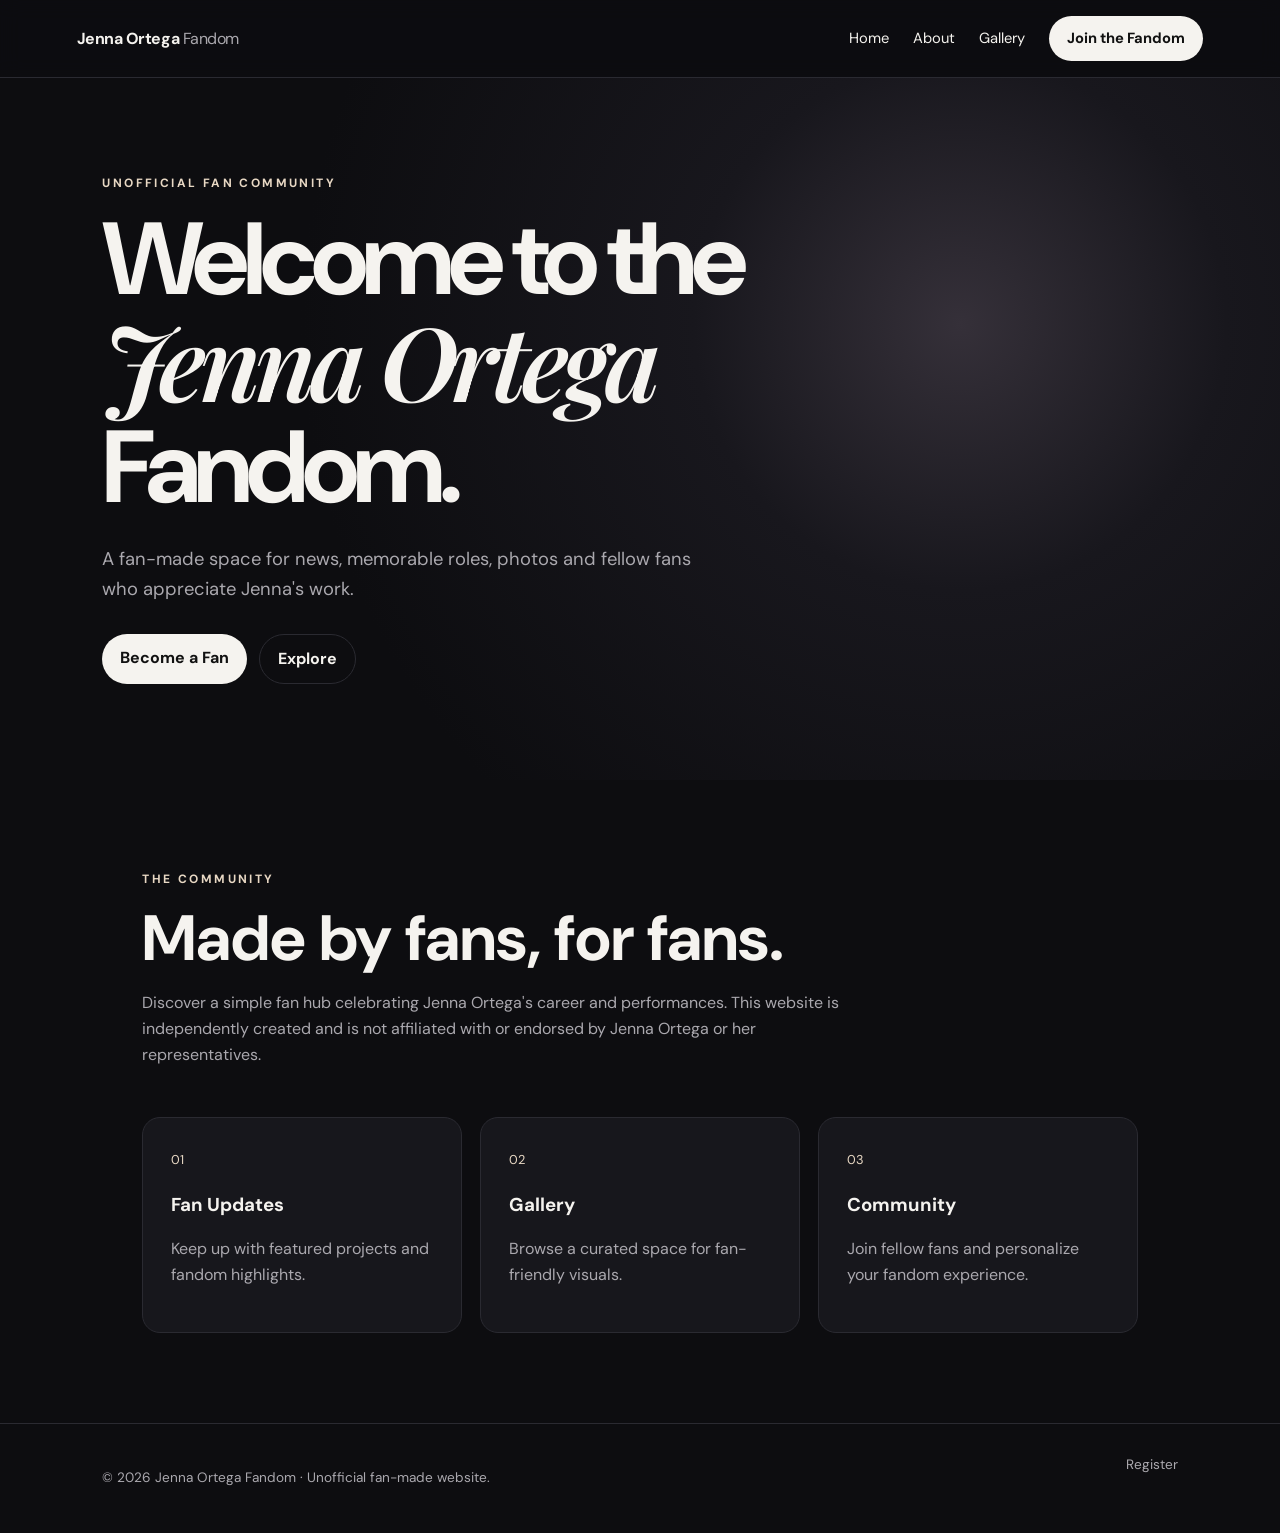
==== index.html @ cdd4357c "Add files via upload" ====
<!doctype html>
<html lang="en">
<head>
  <meta charset="UTF-8">
  <meta name="viewport" content="width=device-width, initial-scale=1.0">
  <meta name="description" content="Jenna Ortega Fandom — an unofficial fan-made community site.">
  <title>Jenna Ortega Fandom</title>
  <link rel="stylesheet" href="style.css">
</head>
<body>
  <header class="site-header">
    <a class="brand" href="index.html">Jenna Ortega <span>Fandom</span></a>
    <nav>
      <a href="index.html">Home</a>
      <a href="about.html">About</a>
      <a href="gallery.html">Gallery</a>
      <a class="nav-button" href="register.html">Join the Fandom</a>
    </nav>
  </header>

  <main>
    <section class="hero">
      <div class="hero-content">
        <p class="eyebrow">UNOFFICIAL FAN COMMUNITY</p>
        <h1>Welcome to the <em>Jenna Ortega</em> Fandom.</h1>
        <p class="hero-copy">A fan-made space for news, memorable roles, photos and fellow fans who appreciate Jenna's work.</p>
        <div class="hero-actions">
          <a class="button" href="register.html">Become a Fan</a>
          <a class="button secondary" href="about.html">Explore</a>
        </div>
      </div>
    </section>

    <section class="intro section">
      <p class="eyebrow">THE COMMUNITY</p>
      <h2>Made by fans, for fans.</h2>
      <p>Discover a simple fan hub celebrating Jenna Ortega's career and performances. This website is independently created and is not affiliated with or endorsed by Jenna Ortega or her representatives.</p>
      <div class="cards">
        <article><span>01</span><h3>Fan Updates</h3><p>Keep up with featured projects and fandom highlights.</p></article>
        <article><span>02</span><h3>Gallery</h3><p>Browse a curated space for fan-friendly visuals.</p></article>
        <article><span>03</span><h3>Community</h3><p>Join fellow fans and personalize your fandom experience.</p></article>
      </div>
    </section>
  </main>

  <footer>
    <p>© 2026 Jenna Ortega Fandom · Unofficial fan-made website.</p>
    <a href="register.html">Register</a>
  </footer>
</body>
</html>
---- style.css ----
@import url('https://fonts.googleapis.com/css2?family=DM+Sans:wght@400;500;700&family=Playfair+Display:ital,wght@0,600;1,600&display=swap');
:root{--bg:#0d0d10;--panel:#17171c;--text:#f5f3ef;--muted:#aaa8ae;--line:#2a2a31;--accent:#e8d8c4}
*{box-sizing:border-box}body{margin:0;background:var(--bg);color:var(--text);font-family:'DM Sans',sans-serif;line-height:1.6}a{color:inherit;text-decoration:none}.site-header{height:78px;display:flex;align-items:center;justify-content:space-between;padding:0 6%;border-bottom:1px solid var(--line);position:sticky;top:0;background:rgba(13,13,16,.94);backdrop-filter:blur(10px);z-index:5}.brand{font-weight:700;letter-spacing:-.03em}.brand span{font-weight:400;color:var(--muted)}nav{display:flex;gap:24px;align-items:center;font-size:.92rem}nav a:not(.nav-button):hover{color:var(--accent)}.nav-button,.button{background:var(--text);color:#111;padding:11px 18px;border-radius:999px;font-weight:700;display:inline-block;border:0;cursor:pointer}.hero{min-height:78vh;display:flex;align-items:center;padding:90px 8%;background:radial-gradient(circle at 75% 35%,#353039 0,#18171d 25%,#0d0d10 62%)}.hero-content{max-width:760px}.eyebrow{font-size:.75rem;letter-spacing:.2em;font-weight:700;color:var(--accent);margin:0 0 16px}.hero h1,.page-heading h1{font-size:clamp(3rem,8vw,7rem);line-height:.98;letter-spacing:-.06em;margin:0 0 28px}.hero h1 em{font-family:'Playfair Display',serif;font-weight:600}.hero-copy{font-size:1.15rem;color:var(--muted);max-width:600px}.hero-actions{display:flex;gap:12px;margin-top:30px}.secondary{background:transparent;color:var(--text);border:1px solid var(--line)}.section,.page{padding:90px 8%;max-width:1200px;margin:auto}.intro h2{font-size:clamp(2rem,5vw,4rem);line-height:1.05;margin:0 0 18px}.intro>p:not(.eyebrow){color:var(--muted);max-width:700px}.cards{display:grid;grid-template-columns:repeat(3,1fr);gap:18px;margin-top:50px}.cards article,.notice{border:1px solid var(--line);background:var(--panel);padding:28px;border-radius:18px}.cards span{color:var(--accent);font-size:.8rem}.cards h3{margin-bottom:8px}.cards p,.notice p{color:var(--muted)}footer{border-top:1px solid var(--line);padding:30px 8%;display:flex;justify-content:space-between;color:var(--muted);font-size:.85rem}.page-heading{padding:60px 0 55px;border-bottom:1px solid var(--line)}.page-heading h1{font-size:clamp(2.8rem,7vw,6rem);max-width:900px}.page-heading>p:last-child{color:var(--muted);max-width:700px}.content-grid{display:grid;grid-template-columns:1.3fr .7fr;gap:50px;padding-top:55px}.gallery{display:grid;grid-template-columns:repeat(2,1fr);gap:18px}.placeholder{min-height:300px;border:1px dashed #444;background:var(--panel);border-radius:18px;display:grid;place-items:center;text-align:center;color:var(--muted);padding:20px}.placeholder small{font-size:.75rem}.form-wrap{max-width:700px;margin:30px auto 80px}.form-wrap h1{font-size:clamp(2.5rem,6vw,5rem);line-height:1;margin:0 0 20px}.form-wrap>div>p:not(.eyebrow){color:var(--muted)}form{margin-top:40px;display:grid;gap:10px}label{font-size:.9rem;font-weight:700;margin-top:12px}input{width:100%;padding:15px 16px;border:1px solid var(--line);border-radius:10px;background:#111116;color:var(--text);font:inherit}input:focus{outline:2px solid var(--accent);outline-offset:2px}.check{display:flex;gap:10px;align-items:flex-start;font-weight:400;color:var(--muted);margin:12px 0}.check input{width:auto;margin-top:6px}.success{color:#cfe9cf;min-height:28px}@media(max-width:760px){.site-header{height:auto;padding:18px 5%;gap:15px;align-items:flex-start}.site-header nav{gap:10px;flex-wrap:wrap;justify-content:flex-end;font-size:.8rem}.nav-button{padding:8px 12px}.hero{min-height:72vh;padding:70px 7%}.section,.page{padding:65px 7%}.cards,.content-grid,.gallery{grid-template-columns:1fr}.gallery .placeholder{min-height:220px}footer{padding:25px 7%;gap:15px;flex-direction:column}}
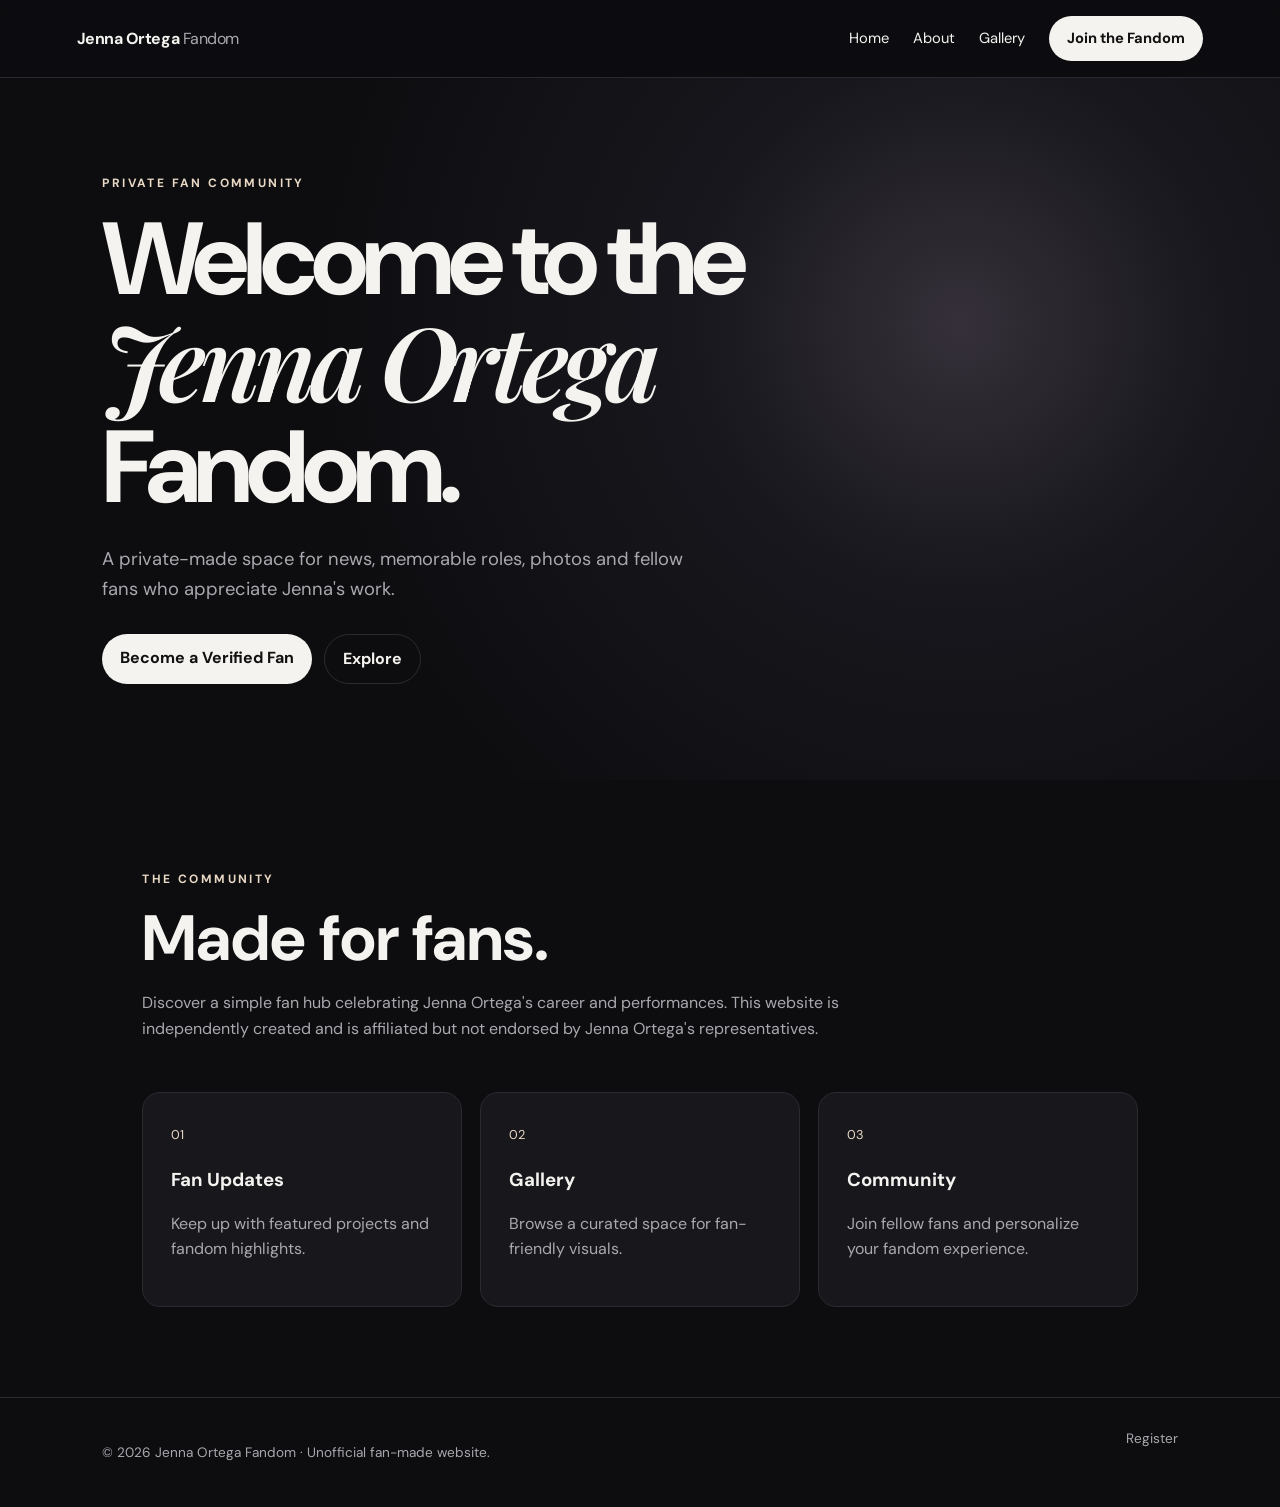
==== commit da6cb13b: "Update fan community references in index.html" ====
--- a/index.html
+++ b/index.html
@@ -21,11 +21,11 @@
   <main>
     <section class="hero">
       <div class="hero-content">
-        <p class="eyebrow">UNOFFICIAL FAN COMMUNITY</p>
+        <p class="eyebrow">PRIVATE FAN COMMUNITY</p>
         <h1>Welcome to the <em>Jenna Ortega</em> Fandom.</h1>
-        <p class="hero-copy">A fan-made space for news, memorable roles, photos and fellow fans who appreciate Jenna's work.</p>
+        <p class="hero-copy">A private-made space for news, memorable roles, photos and fellow fans who appreciate Jenna's work.</p>
         <div class="hero-actions">
-          <a class="button" href="register.html">Become a Fan</a>
+          <a class="button" href="register.html">Become a Verified Fan</a>
           <a class="button secondary" href="about.html">Explore</a>
         </div>
       </div>
@@ -33,8 +33,8 @@
 
     <section class="intro section">
       <p class="eyebrow">THE COMMUNITY</p>
-      <h2>Made by fans, for fans.</h2>
-      <p>Discover a simple fan hub celebrating Jenna Ortega's career and performances. This website is independently created and is not affiliated with or endorsed by Jenna Ortega or her representatives.</p>
+      <h2>Made for fans.</h2>
+      <p>Discover a simple fan hub celebrating Jenna Ortega's career and performances. This website is independently created and is affiliated but not endorsed by Jenna Ortega's representatives.</p>
       <div class="cards">
         <article><span>01</span><h3>Fan Updates</h3><p>Keep up with featured projects and fandom highlights.</p></article>
         <article><span>02</span><h3>Gallery</h3><p>Browse a curated space for fan-friendly visuals.</p></article>
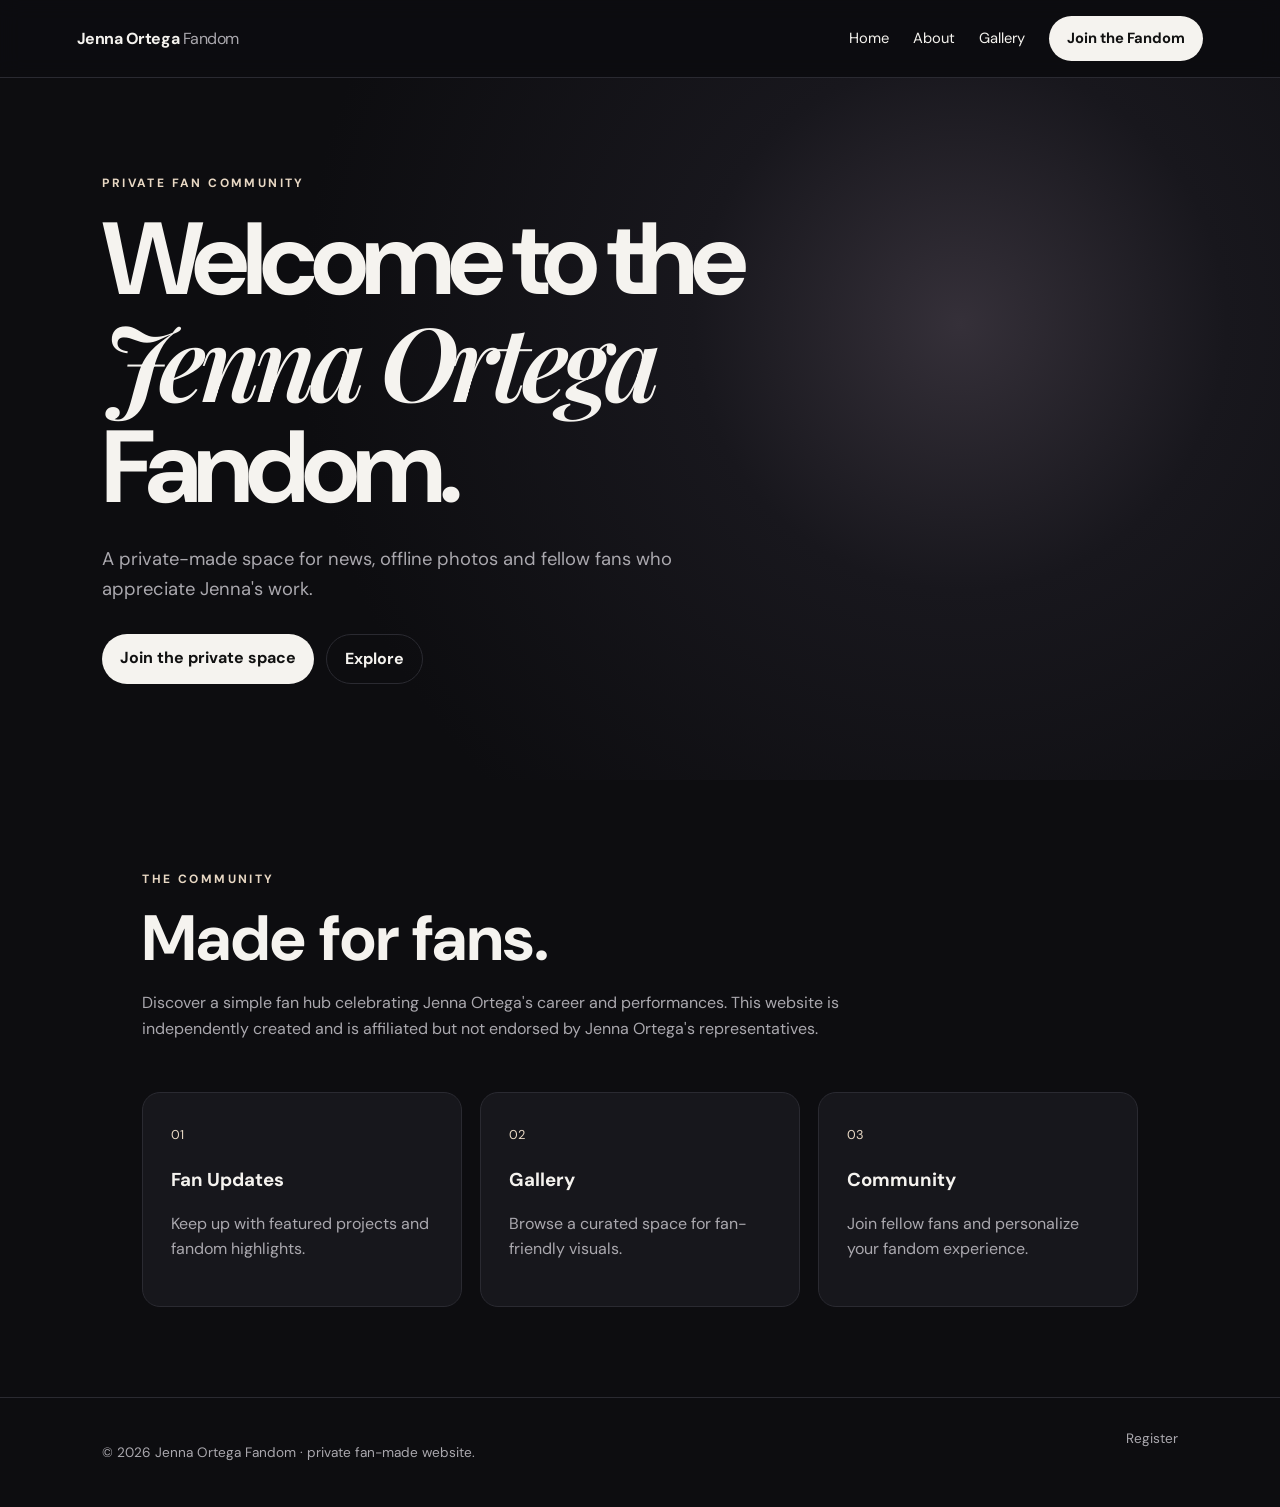
==== commit fb1c1625: "Update index.html" ====
--- a/index.html
+++ b/index.html
@@ -3,7 +3,7 @@
 <head>
   <meta charset="UTF-8">
   <meta name="viewport" content="width=device-width, initial-scale=1.0">
-  <meta name="description" content="Jenna Ortega Fandom — an unofficial fan-made community site.">
+  <meta name="description" content="Jenna Ortega Fandom — an private fan-made community site.">
   <title>Jenna Ortega Fandom</title>
   <link rel="stylesheet" href="style.css">
 </head>
@@ -23,9 +23,9 @@
       <div class="hero-content">
         <p class="eyebrow">PRIVATE FAN COMMUNITY</p>
         <h1>Welcome to the <em>Jenna Ortega</em> Fandom.</h1>
-        <p class="hero-copy">A private-made space for news, memorable roles, photos and fellow fans who appreciate Jenna's work.</p>
+        <p class="hero-copy">A private-made space for news, offline photos and fellow fans who appreciate Jenna's work.</p>
         <div class="hero-actions">
-          <a class="button" href="register.html">Become a Verified Fan</a>
+          <a class="button" href="register.html">Join the private space</a>
           <a class="button secondary" href="about.html">Explore</a>
         </div>
       </div>
@@ -44,7 +44,7 @@
   </main>
 
   <footer>
-    <p>© 2026 Jenna Ortega Fandom · Unofficial fan-made website.</p>
+    <p>© 2026 Jenna Ortega Fandom · private fan-made website.</p>
     <a href="register.html">Register</a>
   </footer>
 </body>
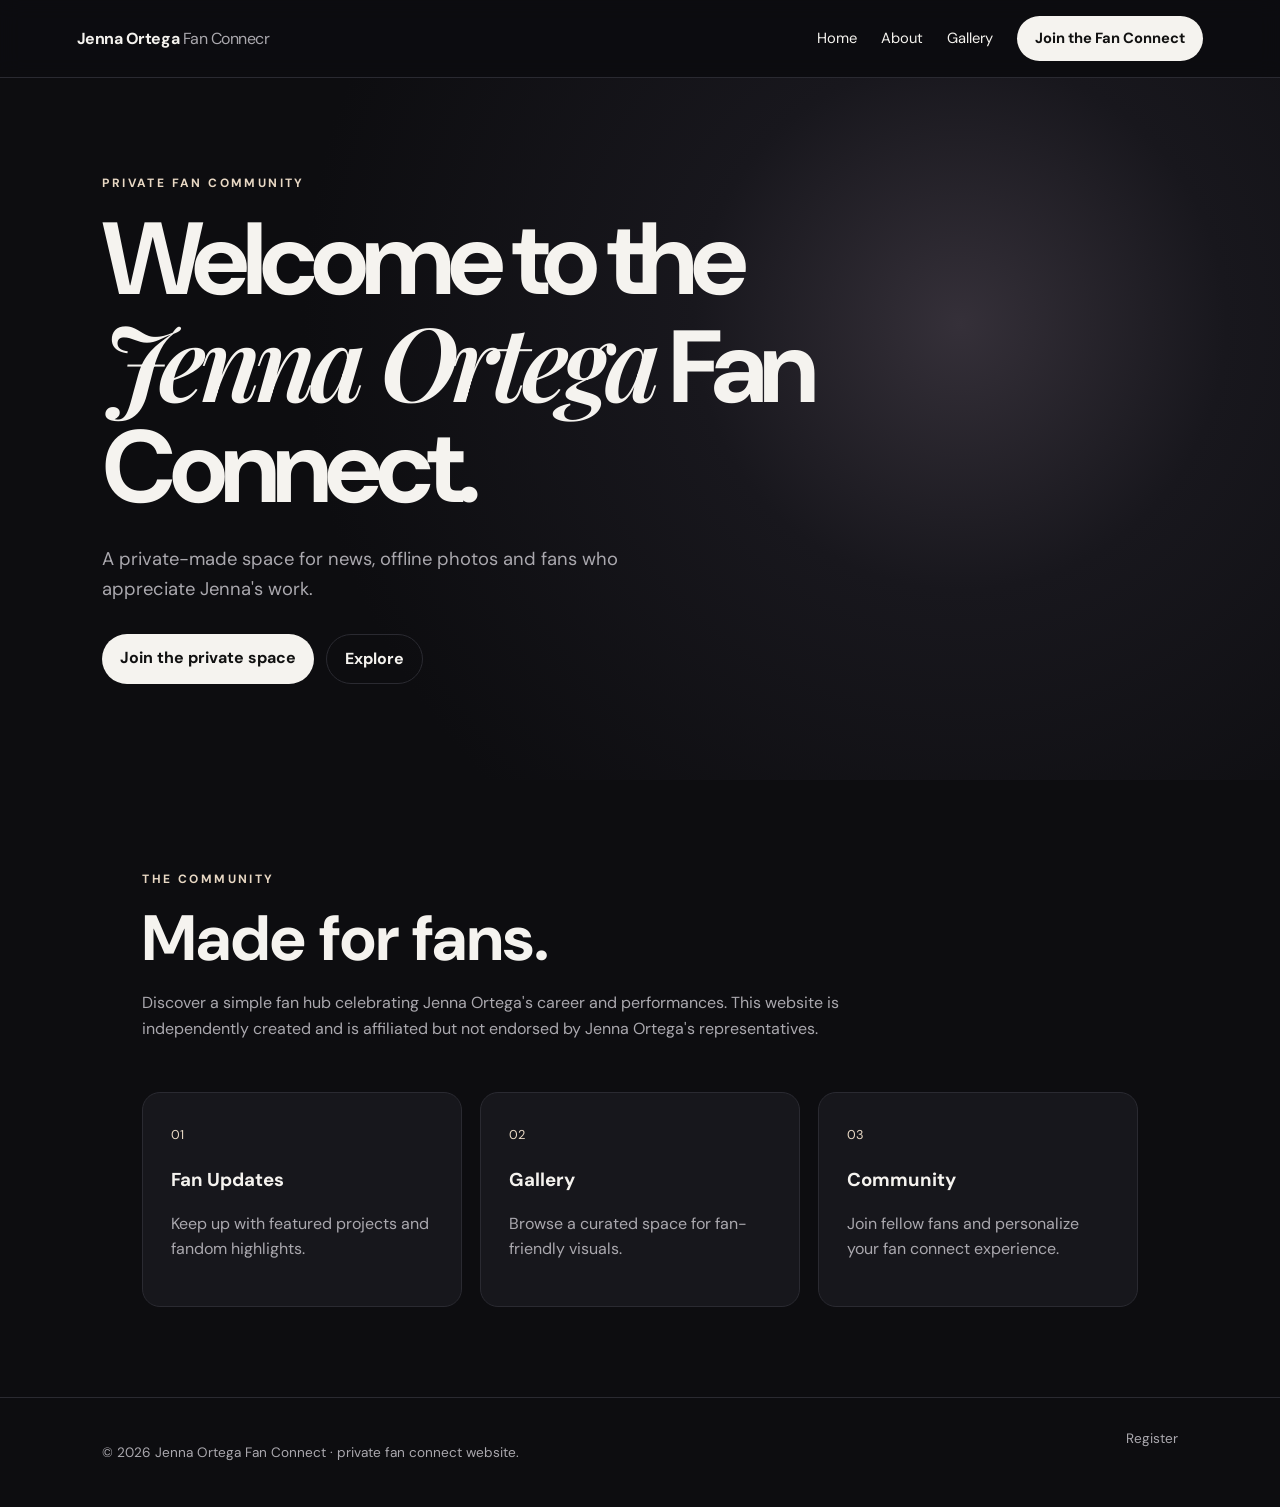
==== commit f185d0dc: "Update index.html" ====
--- a/index.html
+++ b/index.html
@@ -3,18 +3,18 @@
 <head>
   <meta charset="UTF-8">
   <meta name="viewport" content="width=device-width, initial-scale=1.0">
-  <meta name="description" content="Jenna Ortega Fandom — an private fan-made community site.">
-  <title>Jenna Ortega Fandom</title>
+  <meta name="description" content="Jenna Ortega Fan Connect — an private community site.">
+  <title>Jenna Ortega Fan Connect</title>
   <link rel="stylesheet" href="style.css">
 </head>
 <body>
   <header class="site-header">
-    <a class="brand" href="index.html">Jenna Ortega <span>Fandom</span></a>
+    <a class="brand" href="index.html">Jenna Ortega <span>Fan Connecr</span></a>
     <nav>
       <a href="index.html">Home</a>
       <a href="about.html">About</a>
       <a href="gallery.html">Gallery</a>
-      <a class="nav-button" href="register.html">Join the Fandom</a>
+      <a class="nav-button" href="register.html">Join the Fan Connect</a>
     </nav>
   </header>
 
@@ -22,8 +22,8 @@
     <section class="hero">
       <div class="hero-content">
         <p class="eyebrow">PRIVATE FAN COMMUNITY</p>
-        <h1>Welcome to the <em>Jenna Ortega</em> Fandom.</h1>
-        <p class="hero-copy">A private-made space for news, offline photos and fellow fans who appreciate Jenna's work.</p>
+        <h1>Welcome to the <em>Jenna Ortega</em> Fan Connect.</h1>
+        <p class="hero-copy">A private-made space for news, offline photos and fans who appreciate Jenna's work.</p>
         <div class="hero-actions">
           <a class="button" href="register.html">Join the private space</a>
           <a class="button secondary" href="about.html">Explore</a>
@@ -38,13 +38,13 @@
       <div class="cards">
         <article><span>01</span><h3>Fan Updates</h3><p>Keep up with featured projects and fandom highlights.</p></article>
         <article><span>02</span><h3>Gallery</h3><p>Browse a curated space for fan-friendly visuals.</p></article>
-        <article><span>03</span><h3>Community</h3><p>Join fellow fans and personalize your fandom experience.</p></article>
+        <article><span>03</span><h3>Community</h3><p>Join fellow fans and personalize your fan connect experience.</p></article>
       </div>
     </section>
   </main>
 
   <footer>
-    <p>© 2026 Jenna Ortega Fandom · private fan-made website.</p>
+    <p>© 2026 Jenna Ortega Fan Connect · private fan connect website.</p>
     <a href="register.html">Register</a>
   </footer>
 </body>
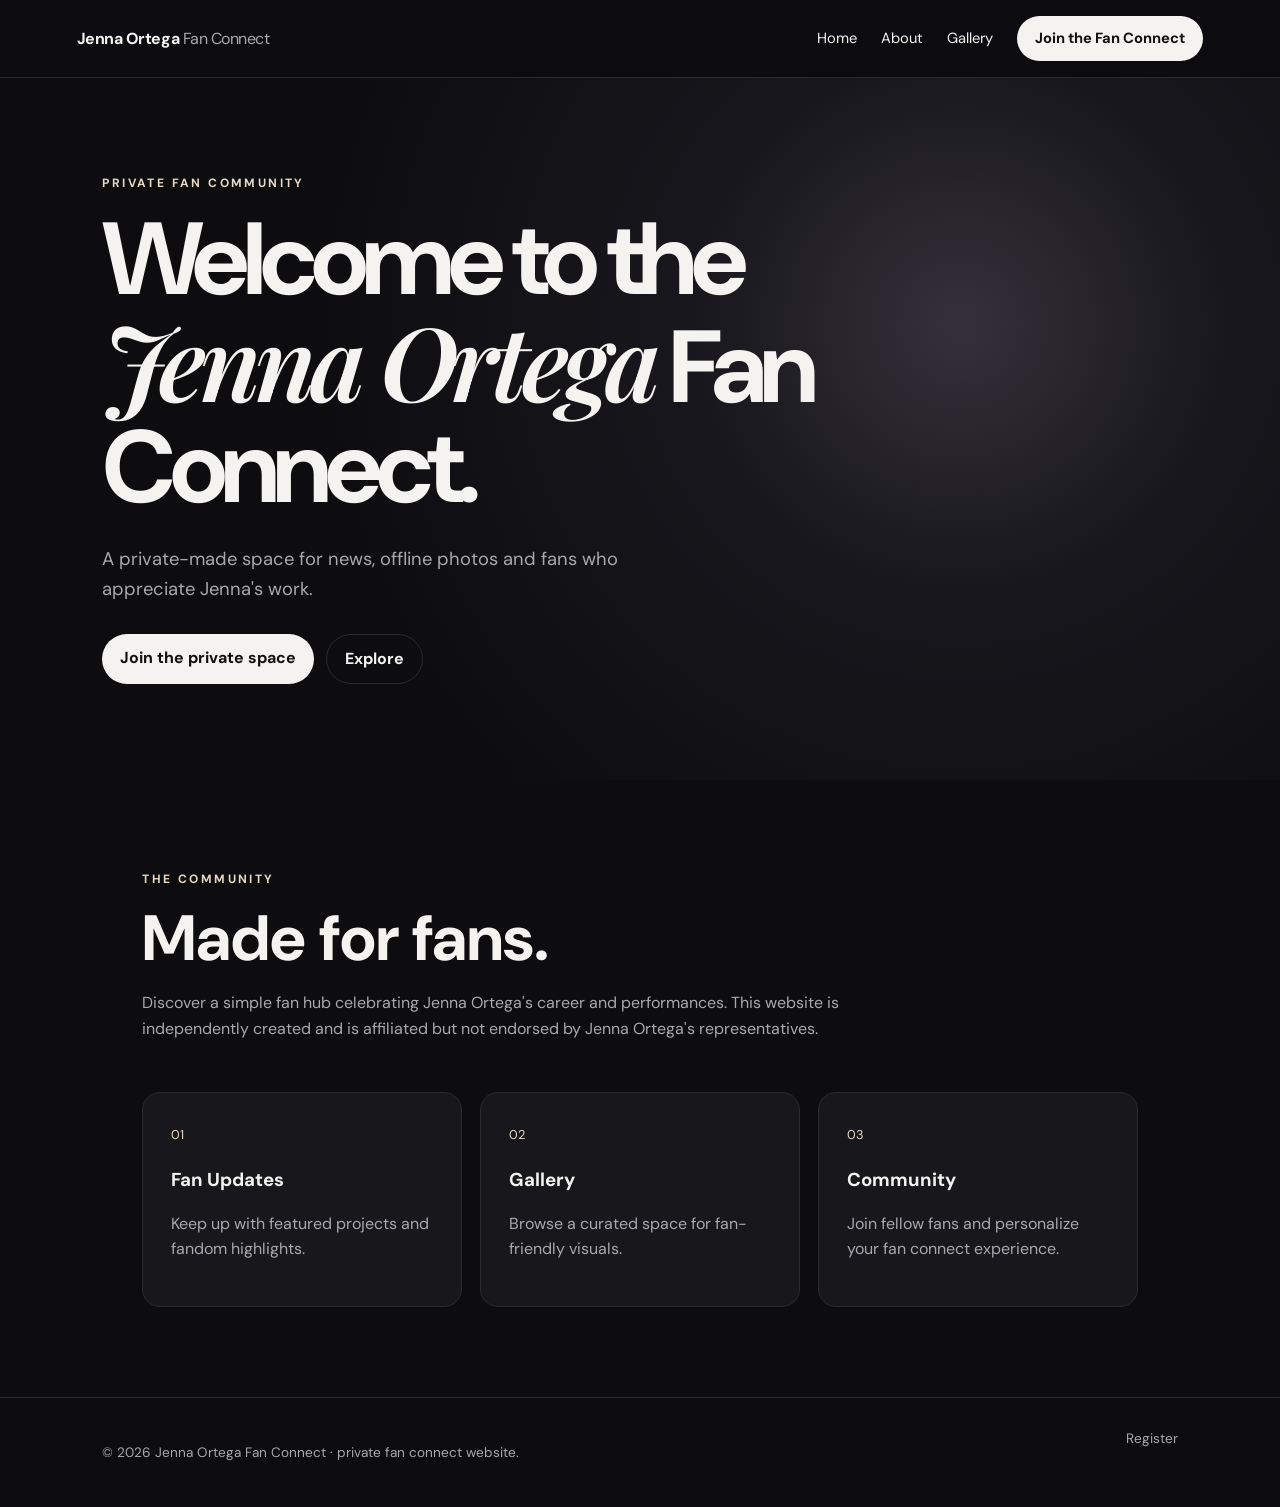
==== commit d3864ea6: "Update index.html" ====
--- a/index.html
+++ b/index.html
@@ -9,7 +9,7 @@
 </head>
 <body>
   <header class="site-header">
-    <a class="brand" href="index.html">Jenna Ortega <span>Fan Connecr</span></a>
+    <a class="brand" href="index.html">Jenna Ortega <span>Fan Connect</span></a>
     <nav>
       <a href="index.html">Home</a>
       <a href="about.html">About</a>
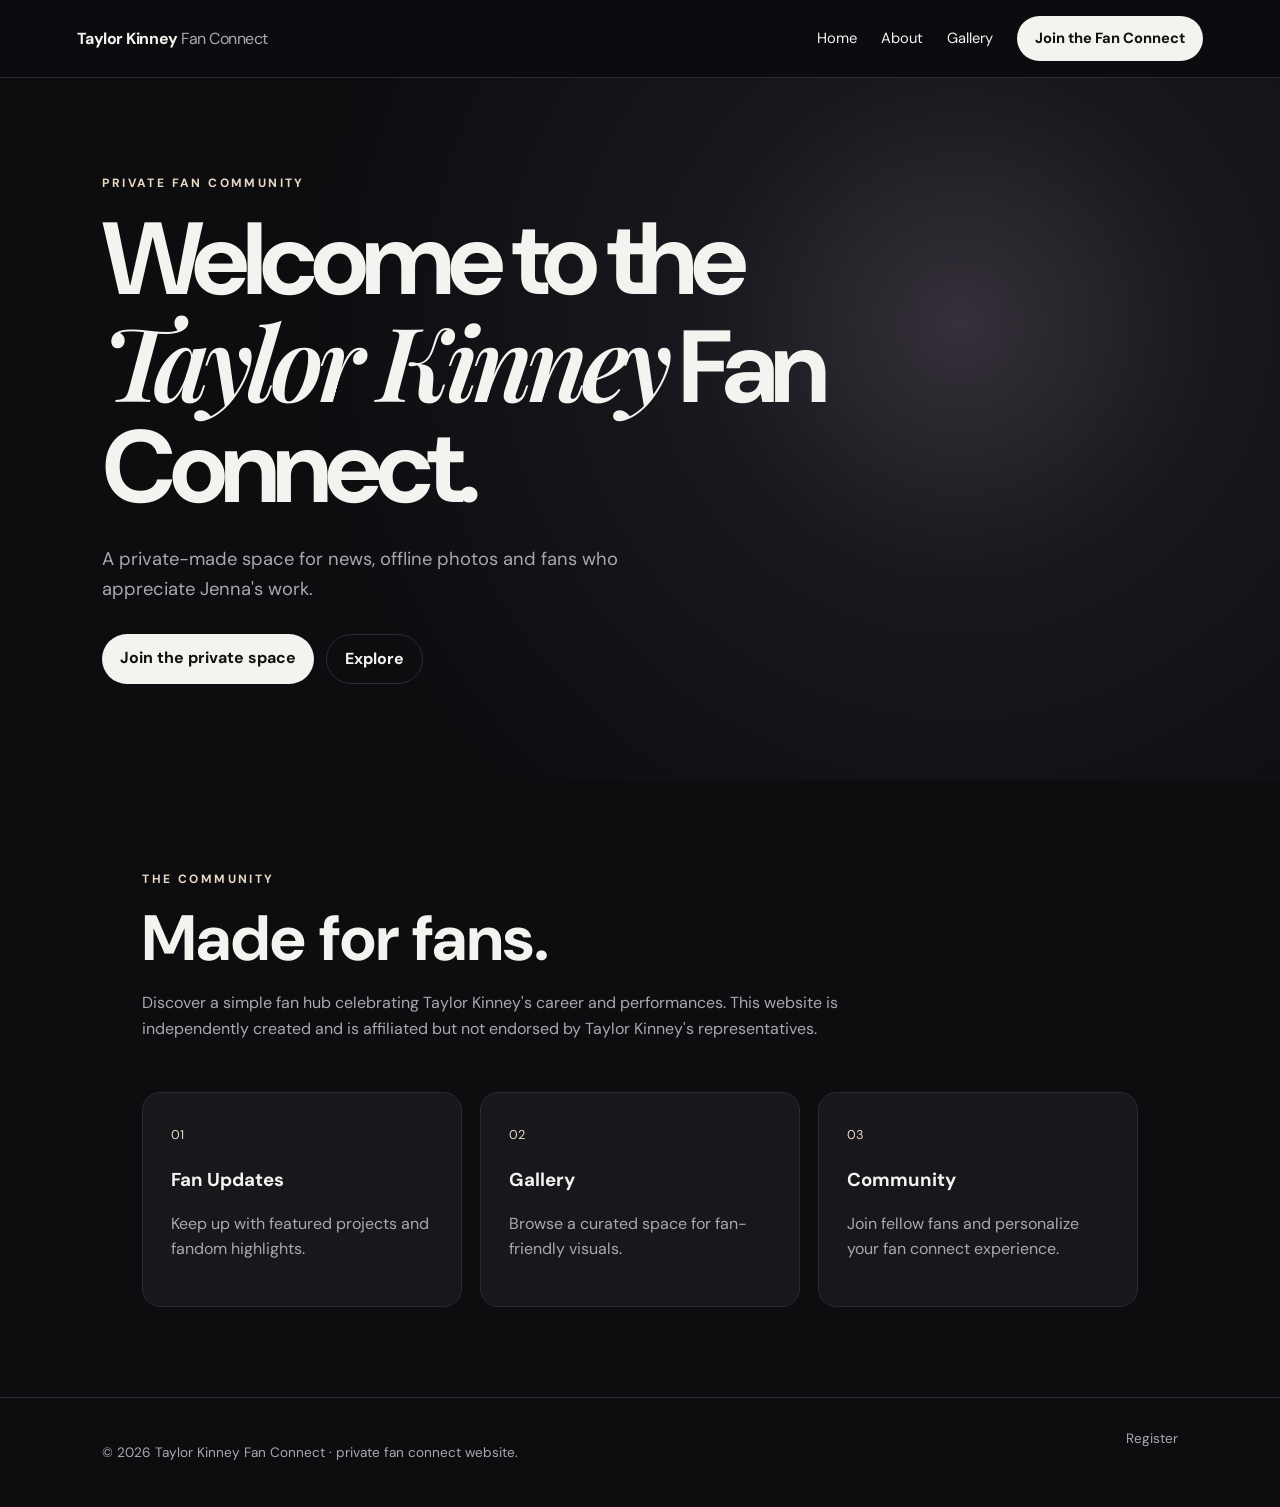
==== commit 44c26858: "Update index.html" ====
--- a/index.html
+++ b/index.html
@@ -3,13 +3,13 @@
 <head>
   <meta charset="UTF-8">
   <meta name="viewport" content="width=device-width, initial-scale=1.0">
-  <meta name="description" content="Jenna Ortega Fan Connect — an private community site.">
-  <title>Jenna Ortega Fan Connect</title>
+  <meta name="description" content="Taylor Kinney Fan Connect — an private community site.">
+  <title>Taylor Kinney Fan Connect</title>
   <link rel="stylesheet" href="style.css">
 </head>
 <body>
   <header class="site-header">
-    <a class="brand" href="index.html">Jenna Ortega <span>Fan Connect</span></a>
+    <a class="brand" href="index.html">Taylor Kinney <span>Fan Connect</span></a>
     <nav>
       <a href="index.html">Home</a>
       <a href="about.html">About</a>
@@ -22,7 +22,7 @@
     <section class="hero">
       <div class="hero-content">
         <p class="eyebrow">PRIVATE FAN COMMUNITY</p>
-        <h1>Welcome to the <em>Jenna Ortega</em> Fan Connect.</h1>
+        <h1>Welcome to the <em>Taylor Kinney</em> Fan Connect.</h1>
         <p class="hero-copy">A private-made space for news, offline photos and fans who appreciate Jenna's work.</p>
         <div class="hero-actions">
           <a class="button" href="register.html">Join the private space</a>
@@ -34,7 +34,7 @@
     <section class="intro section">
       <p class="eyebrow">THE COMMUNITY</p>
       <h2>Made for fans.</h2>
-      <p>Discover a simple fan hub celebrating Jenna Ortega's career and performances. This website is independently created and is affiliated but not endorsed by Jenna Ortega's representatives.</p>
+      <p>Discover a simple fan hub celebrating Taylor Kinney's career and performances. This website is independently created and is affiliated but not endorsed by Taylor Kinney's representatives.</p>
       <div class="cards">
         <article><span>01</span><h3>Fan Updates</h3><p>Keep up with featured projects and fandom highlights.</p></article>
         <article><span>02</span><h3>Gallery</h3><p>Browse a curated space for fan-friendly visuals.</p></article>
@@ -44,7 +44,7 @@
   </main>
 
   <footer>
-    <p>© 2026 Jenna Ortega Fan Connect · private fan connect website.</p>
+    <p>© 2026 Taylor Kinney Fan Connect · private fan connect website.</p>
     <a href="register.html">Register</a>
   </footer>
 </body>
